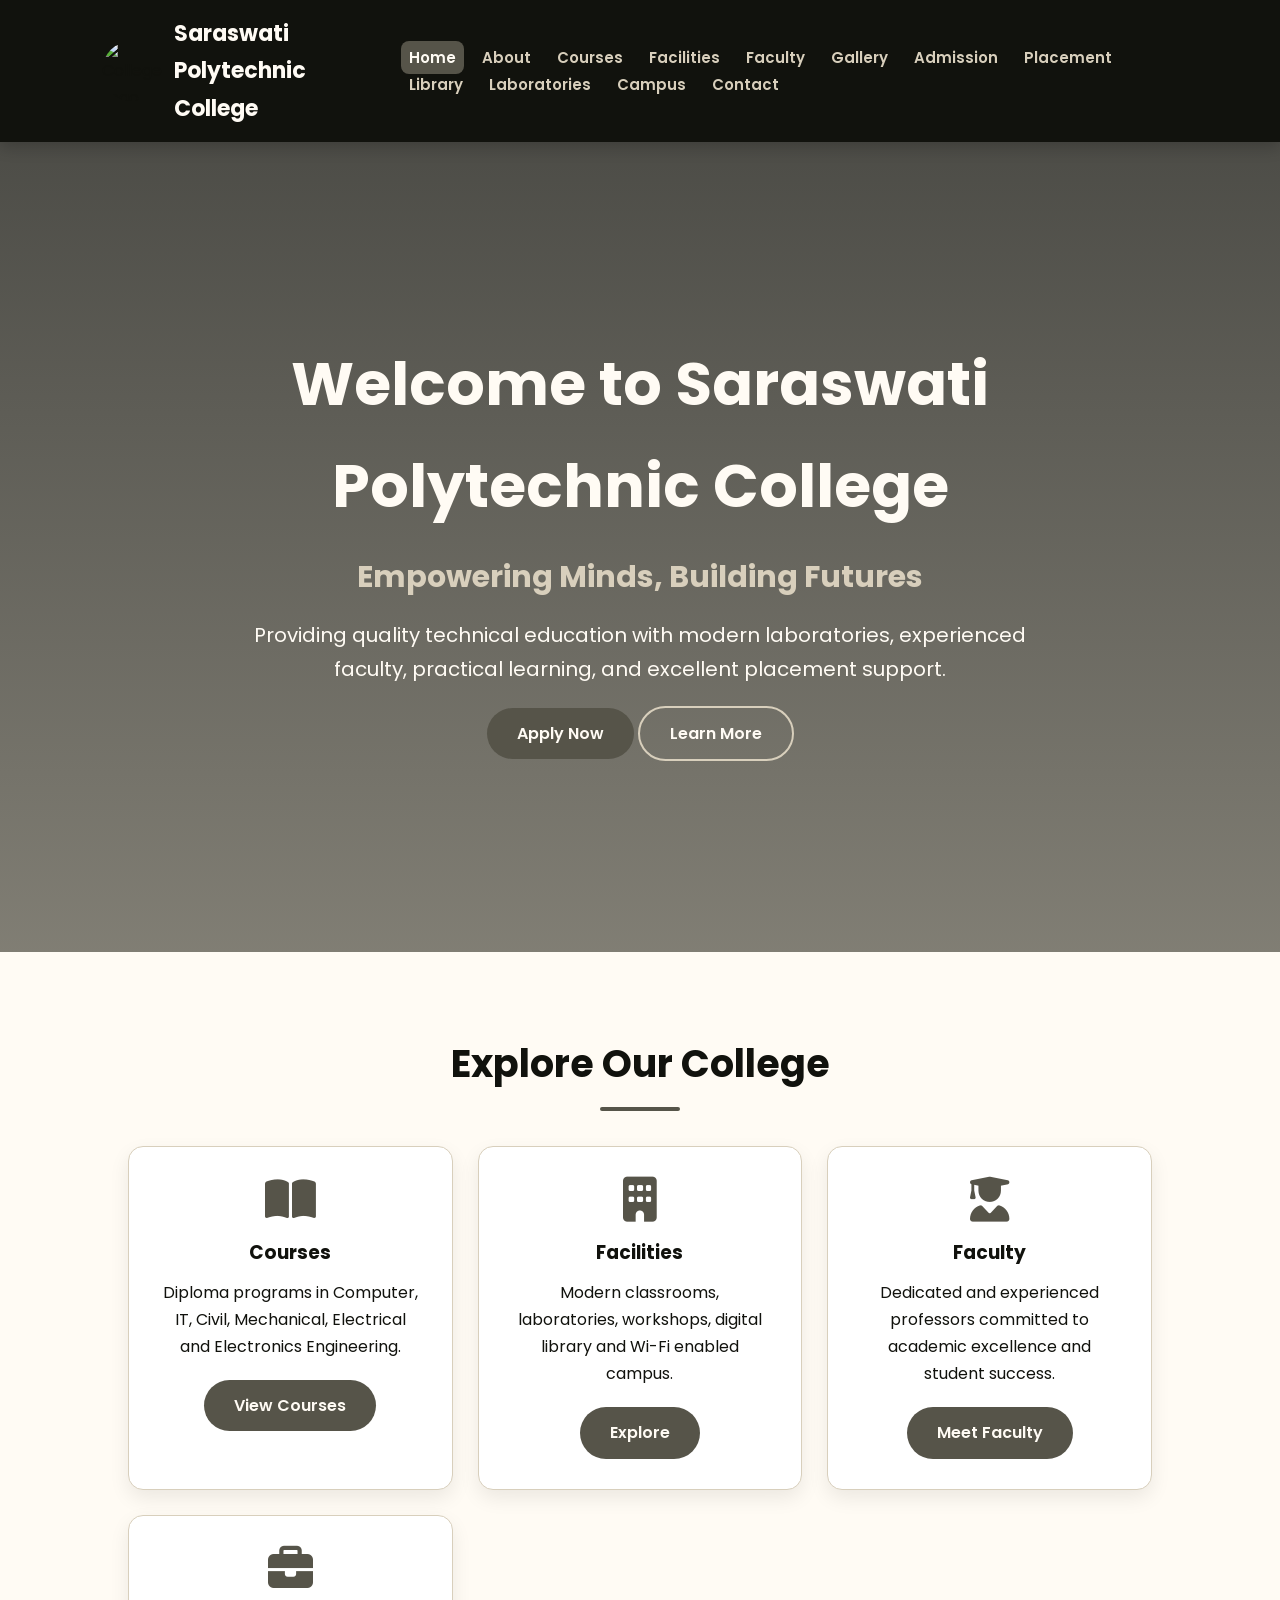
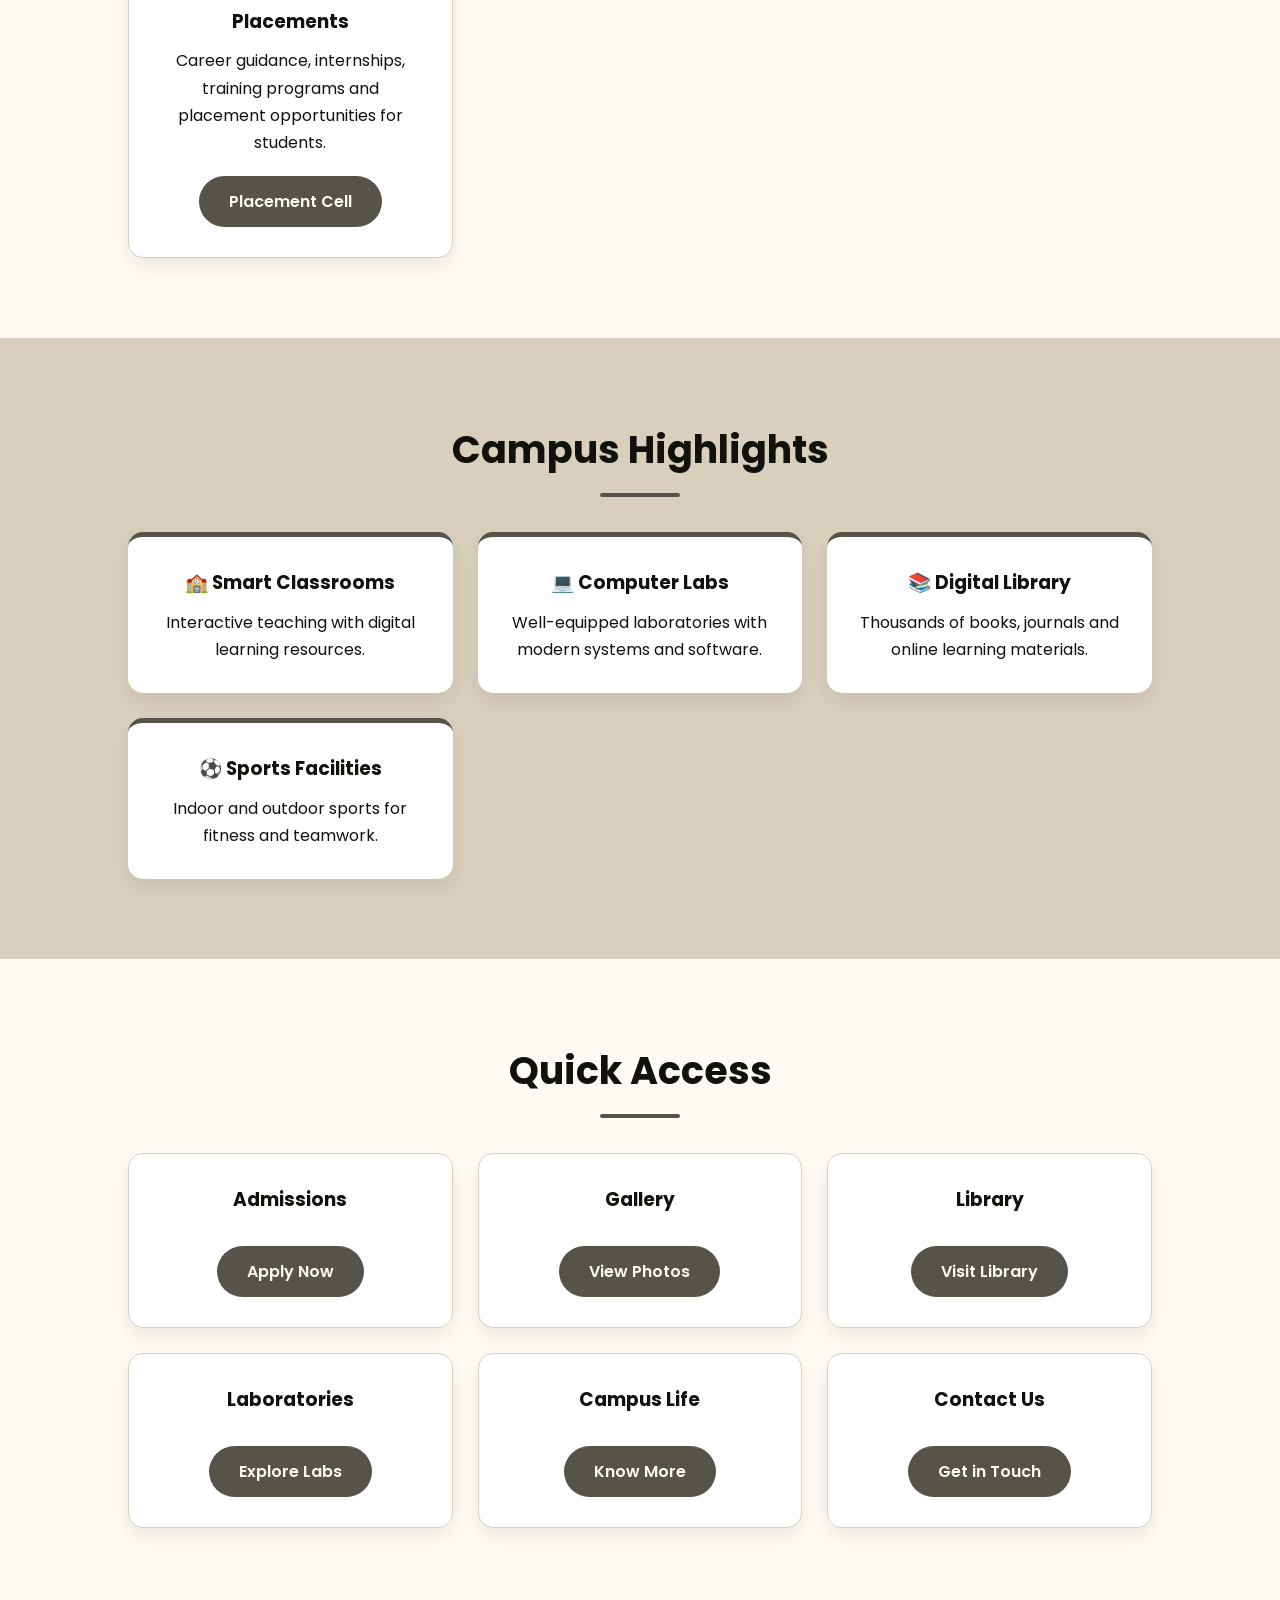
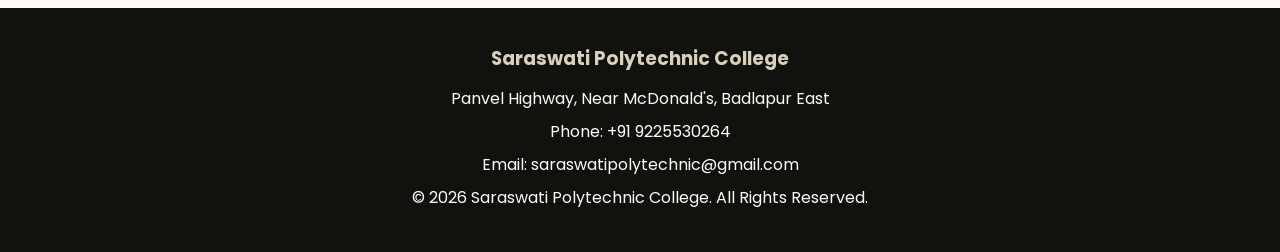
==== index.html @ 3dccc99b "added index.html, about.html, style.css" ====
<!DOCTYPE html>
<html lang="en">
<head>
    <meta charset="UTF-8">
    <meta name="viewport" content="width=device-width, initial-scale=1.0">
    <title>Saraswati Polytechnic College</title>

    <link rel="stylesheet" href="style.css">

    <link rel="stylesheet"
    href="https://cdnjs.cloudflare.com/ajax/libs/font-awesome/6.5.1/css/all.min.css">
</head>

<body>

<header>

<nav class="navbar">

<div class="logo-section">
    <img src="logo.png" alt="College Logo">
    <h2>Saraswati Polytechnic College</h2>
</div>

<ul class="nav-links">
    <li><a href="index.html" class="active">Home</a></li>
    <li><a href="about.html">About</a></li>
    <li><a href="courses.html">Courses</a></li>
    <li><a href="facilities.html">Facilities</a></li>
    <li><a href="faculty.html">Faculty</a></li>
    <li><a href="gallery.html">Gallery</a></li>
    <li><a href="admission.html">Admission</a></li>
    <li><a href="placement.html">Placement</a></li>
    <li><a href="library.html">Library</a></li>
    <li><a href="laboratories.html">Laboratories</a></li>
    <li><a href="campus-life.html">Campus </a></li>
    <li><a href="contact.html">Contact</a></li>
</ul>

</nav>

</header>

<section class="hero">

<div class="hero-content">

<h1>Welcome to Saraswati Polytechnic College</h1>

<h3>Empowering Minds, Building Futures</h3>

<p>
Providing quality technical education with modern laboratories,
experienced faculty, practical learning, and excellent placement support.
</p>

<a href="admission.html" class="btn">Apply Now</a>

<a href="about.html" class="btn btn-outline">Learn More</a>

</div>

</section>

<section>

<h2>Explore Our College</h2>

<div class="course-container">

<div class="course-card">
<i class="fas fa-book-open"></i>
<h3>Courses</h3>
<p>
Diploma programs in Computer, IT, Civil, Mechanical,
Electrical and Electronics Engineering.
</p>
<a href="courses.html" class="btn">View Courses</a>
</div>

<div class="course-card">
<i class="fas fa-building"></i>
<h3>Facilities</h3>
<p>
Modern classrooms, laboratories, workshops,
digital library and Wi-Fi enabled campus.
</p>
<a href="facilities.html" class="btn">Explore</a>
</div>

<div class="course-card">
<i class="fas fa-user-graduate"></i>
<h3>Faculty</h3>
<p>
Dedicated and experienced professors committed
to academic excellence and student success.
</p>
<a href="faculty.html" class="btn">Meet Faculty</a>
</div>

<div class="course-card">
<i class="fas fa-briefcase"></i>
<h3>Placements</h3>
<p>
Career guidance, internships, training programs
and placement opportunities for students.
</p>
<a href="placement.html" class="btn">Placement Cell</a>
</div>

</div>

</section>

<section class="facilities">

<h2>Campus Highlights</h2>

<div class="facility-grid">

<div class="facility-card">
<h3>🏫 Smart Classrooms</h3>
<p>Interactive teaching with digital learning resources.</p>
</div>

<div class="facility-card">
<h3>💻 Computer Labs</h3>
<p>Well-equipped laboratories with modern systems and software.</p>
</div>

<div class="facility-card">
<h3>📚 Digital Library</h3>
<p>Thousands of books, journals and online learning materials.</p>
</div>

<div class="facility-card">
<h3>⚽ Sports Facilities</h3>
<p>Indoor and outdoor sports for fitness and teamwork.</p>
</div>

</div>

</section>

<section>

<h2>Quick Access</h2>

<div class="course-container">

<div class="course-card">
<h3>Admissions</h3>
<a href="admission.html" class="btn">Apply Now</a>
</div>

<div class="course-card">
<h3>Gallery</h3>
<a href="gallery.html" class="btn">View Photos</a>
</div>

<div class="course-card">
<h3>Library</h3>
<a href="library.html" class="btn">Visit Library</a>
</div>

<div class="course-card">
<h3>Laboratories</h3>
<a href="laboratories.html" class="btn">Explore Labs</a>
</div>

<div class="course-card">
<h3>Campus Life</h3>
<a href="campus.html" class="btn">Know More</a>
</div>

<div class="course-card">
<h3>Contact Us</h3>
<a href="contact.html" class="btn">Get in Touch</a>
</div>

</div>

</section>

<footer>

<h3>Saraswati Polytechnic College</h3>

<p>Panvel Highway, Near McDonald's, Badlapur East</p>

<p>Phone: +91 9225530264</p>

<p>Email: saraswatipolytechnic@gmail.com</p>

<p>© 2026 Saraswati Polytechnic College. All Rights Reserved.</p>

</footer>

</body>
</html>
---- style.css ----
@import url('https://fonts.googleapis.com/css2?family=Poppins:wght@300;400;500;600;700;800&display=swap');

:root{
    --primary:#11120D;
    --secondary:#565449;
    --accent:#D8CFBC;
    --light:#FFFBF4;
    --white:#FFFFFF;
    --text:#11120D;
}

*{
    margin:0;
    padding:0;
    box-sizing:border-box;
    font-family:'Poppins',sans-serif;
}

html{
    scroll-behavior:smooth;
}

body{
    background:var(--light);
    color:var(--text);
    line-height:1.7;
}

/* ================= NAVBAR ================= */

.navbar{
    display:flex;
    justify-content:space-between;
    align-items:center;
    padding:15px 8%;
    background:var(--primary);
    position:sticky;
    top:0;
    z-index:1000;
    box-shadow:0 5px 15px rgba(0,0,0,.2);
}

.logo-section{
    display:flex;
    align-items:center;
    gap:12px;
}

.logo-section img{
    width:60px;
    height:60px;
    border-radius:50%;
}

.logo-section h2{
    color:var(--light);
    font-size:22px;
}

.nav-links{
    display:flex;
    list-style:none;
    flex-wrap:wrap;
}

.nav-links li{
    margin-left:18px;
}

.nav-links a{
    text-decoration:none;
    color:var(--accent);
    font-weight:600;
    padding:8px 12px;
    border-radius:8px;
    transition:.3s;
}

.nav-links a:hover,
.nav-links .active{
    background:var(--secondary);
    color:var(--light);
}

/* ================= HERO ================= */

.hero{
    min-height:90vh;
    background:
    linear-gradient(rgba(17,18,13,.75),
    rgba(86,84,73,.75)),
    url("images/college-building.jpg");
    background-size:cover;
    background-position:center;
    display:flex;
    justify-content:center;
    align-items:center;
    text-align:center;
}

.hero-content{
    max-width:850px;
    color:var(--light);
    padding:20px;
}

.hero-content h1{
    font-size:60px;
    margin-bottom:15px;
}

.hero-content h3{
    font-size:30px;
    color:var(--accent);
    margin-bottom:15px;
}

.hero-content p{
    font-size:20px;
}

/* ================= BUTTONS ================= */

.btn{
    display:inline-block;
    padding:12px 30px;
    margin-top:20px;
    background:var(--secondary);
    color:var(--light);
    text-decoration:none;
    border-radius:30px;
    transition:.3s;
    font-weight:600;
}

.btn:hover{
    background:var(--accent);
    color:var(--primary);
    transform:translateY(-4px);
}

.btn-outline{
    background:transparent;
    border:2px solid var(--accent);
}

.btn-outline:hover{
    background:var(--accent);
    color:var(--primary);
}

/* ================= SECTIONS ================= */

section{
    padding:80px 10%;
}

section h2{
    text-align:center;
    color:var(--primary);
    font-size:38px;
    margin-bottom:35px;
    position:relative;
}

section h2::after{
    content:"";
    width:80px;
    height:4px;
    background:var(--secondary);
    display:block;
    margin:10px auto;
    border-radius:20px;
}

.container{
    max-width:1100px;
    margin:auto;
}

/* ================= WELCOME ================= */

.welcome{
    background:var(--white);
}

.welcome p{
    font-size:17px;
    text-align:justify;
    margin-bottom:15px;
}

/* ================= STATS ================= */

.stats{
    display:grid;
    grid-template-columns:repeat(auto-fit,minmax(220px,1fr));
    gap:25px;
}

.stat-box{
    background:var(--accent);
    padding:35px;
    border-radius:15px;
    text-align:center;
    transition:.3s;
    box-shadow:0 8px 20px rgba(0,0,0,.08);
}

.stat-box:hover{
    transform:translateY(-8px);
}

.stat-box h2{
    color:var(--primary);
}

.stat-box p{
    color:var(--secondary);
}

/* ================= COURSE CARDS ================= */

.course-container{
    display:grid;
    grid-template-columns:repeat(auto-fit,minmax(260px,1fr));
    gap:25px;
}

.course-card{
    background:var(--white);
    padding:30px;
    border-radius:15px;
    text-align:center;
    border:1px solid var(--accent);
    box-shadow:0 8px 20px rgba(0,0,0,.08);
    transition:.3s;
}

.course-card:hover{
    transform:translateY(-10px);
    box-shadow:0 15px 30px rgba(0,0,0,.15);
}

.course-card i{
    font-size:45px;
    color:var(--secondary);
    margin-bottom:15px;
}

.course-card h3{
    color:var(--primary);
    margin-bottom:10px;
}
/* ================= FACILITIES ================= */

.facilities{
    background:var(--accent);
}

.facility-grid{
    display:grid;
    grid-template-columns:repeat(auto-fit,minmax(260px,1fr));
    gap:25px;
}

.facility-card{
    background:var(--white);
    padding:30px;
    border-radius:15px;
    text-align:center;
    border-top:5px solid var(--secondary);
    box-shadow:0 8px 20px rgba(0,0,0,0.08);
    transition:0.3s ease;
}

.facility-card:hover{
    transform:translateY(-10px);
    box-shadow:0 15px 30px rgba(0,0,0,0.15);
}

.facility-card i{
    font-size:42px;
    color:var(--secondary);
    margin-bottom:15px;
}

.facility-card h3{
    color:var(--primary);
    margin-bottom:10px;
}

/* ================= PRINCIPAL ================= */

.principal{
    background:var(--white);
}

.principal-content{
    max-width:900px;
    margin:auto;
    text-align:center;
}

.principal-text h3{
    color:var(--secondary);
    margin-bottom:15px;
}

.principal-text p{
    margin-bottom:15px;
}

/* ================= GALLERY ================= */

.gallery-preview{
    background:var(--light);
}

.gallery-grid{
    display:grid;
    grid-template-columns:repeat(auto-fit,minmax(280px,1fr));
    gap:20px;
}

.gallery-grid img{
    width:100%;
    height:240px;
    object-fit:cover;
    border-radius:12px;
    box-shadow:0 6px 15px rgba(0,0,0,0.1);
    transition:0.4s;
}

.gallery-grid img:hover{
    transform:scale(1.05);
    box-shadow:0 12px 25px rgba(0,0,0,0.2);
}

/* ================= FORMS ================= */

.admission-form,
.contact-form{
    max-width:700px;
    margin:30px auto;
    display:flex;
    flex-direction:column;
    gap:15px;
}

.admission-form input,
.admission-form select,
.admission-form textarea,
.contact-form input,
.contact-form textarea{
    width:100%;
    padding:14px;
    border:1px solid var(--accent);
    border-radius:10px;
    font-size:16px;
    background:var(--white);
}

.admission-form input:focus,
.admission-form select:focus,
.admission-form textarea:focus,
.contact-form input:focus,
.contact-form textarea:focus{
    outline:none;
    border-color:var(--secondary);
    box-shadow:0 0 8px rgba(86,84,73,0.25);
}

/* ================= TABLE ================= */

table{
    width:100%;
    border-collapse:collapse;
    margin-top:30px;
    background:var(--white);
    box-shadow:0 5px 15px rgba(0,0,0,0.08);
}

table th{
    background:var(--primary);
    color:var(--light);
    padding:14px;
}

table td{
    padding:12px;
    border:1px solid #ddd;
    text-align:center;
}

table tr:nth-child(even){
    background:#f7f4ed;
}

table tr:hover{
    background:var(--accent);
}

/* ================= CONTACT ================= */

.contact-preview{
    background:var(--primary);
    color:var(--light);
    text-align:center;
}

.contact-preview h2{
    color:var(--light);
}

.contact-box{
    max-width:800px;
    margin:auto;
}

.contact-box p{
    margin:12px 0;
    font-size:18px;
}

.contact-box i{
    color:var(--accent);
    margin-right:8px;
}

.contact-details{
    background:var(--white);
    padding:25px;
    border-radius:12px;
    box-shadow:0 6px 15px rgba(0,0,0,0.08);
}

/* ================= MAP ================= */

.map-section{
    background:var(--white);
    padding:70px 10%;
}

.map-section iframe{
    width:100%;
    height:400px;
    border:none;
    border-radius:12px;
}

/* ================= FOOTER ================= */

footer{
    background:var(--primary);
    color:var(--light);
    text-align:center;
    padding:35px 20px;
}

footer h3{
    color:var(--accent);
    margin-bottom:10px;
}

footer p{
    margin:6px 0;
}

/* ================= ANIMATIONS ================= */

section{
    animation:fadeIn .8s ease-in-out;
}

@keyframes fadeIn{
    from{
        opacity:0;
        transform:translateY(25px);
    }
    to{
        opacity:1;
        transform:translateY(0);
    }
}

/* ================= RESPONSIVE ================= */

@media(max-width:900px){

    .navbar{
        flex-direction:column;
        padding:15px;
    }

    .nav-links{
        flex-wrap:wrap;
        justify-content:center;
        margin-top:15px;
    }

    .nav-links li{
        margin:8px;
    }

    .hero-content h1{
        font-size:38px;
    }

    .hero-content h3{
        font-size:24px;
    }

    .hero-content p{
        font-size:16px;
    }

    section{
        padding:60px 5%;
    }

    section h2{
        font-size:30px;
    }

    .gallery-grid img{
        height:200px;
    }

    table{
        display:block;
        overflow-x:auto;
    }
}
.nav-links li{
    margin-left: 10px;
}

.nav-links a{
    font-size: 15px;
    padding: 6px 8px;
}
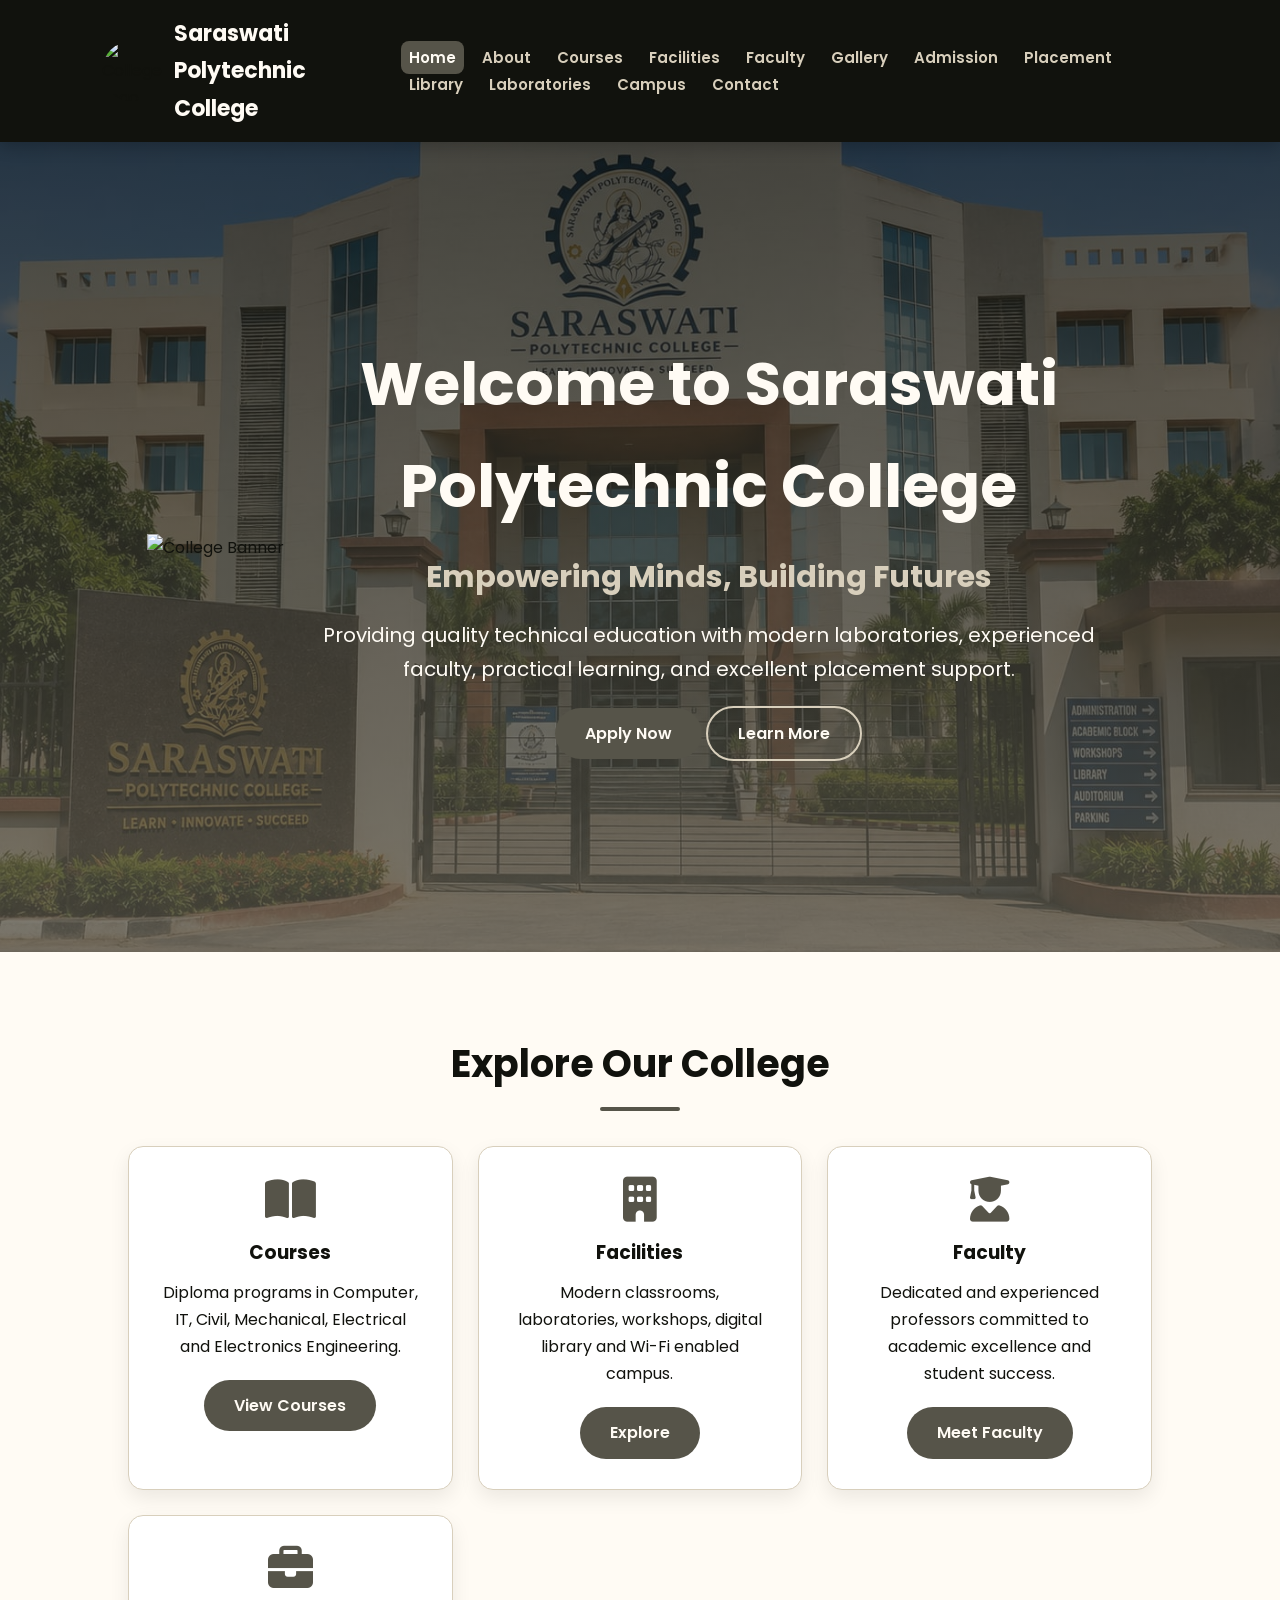
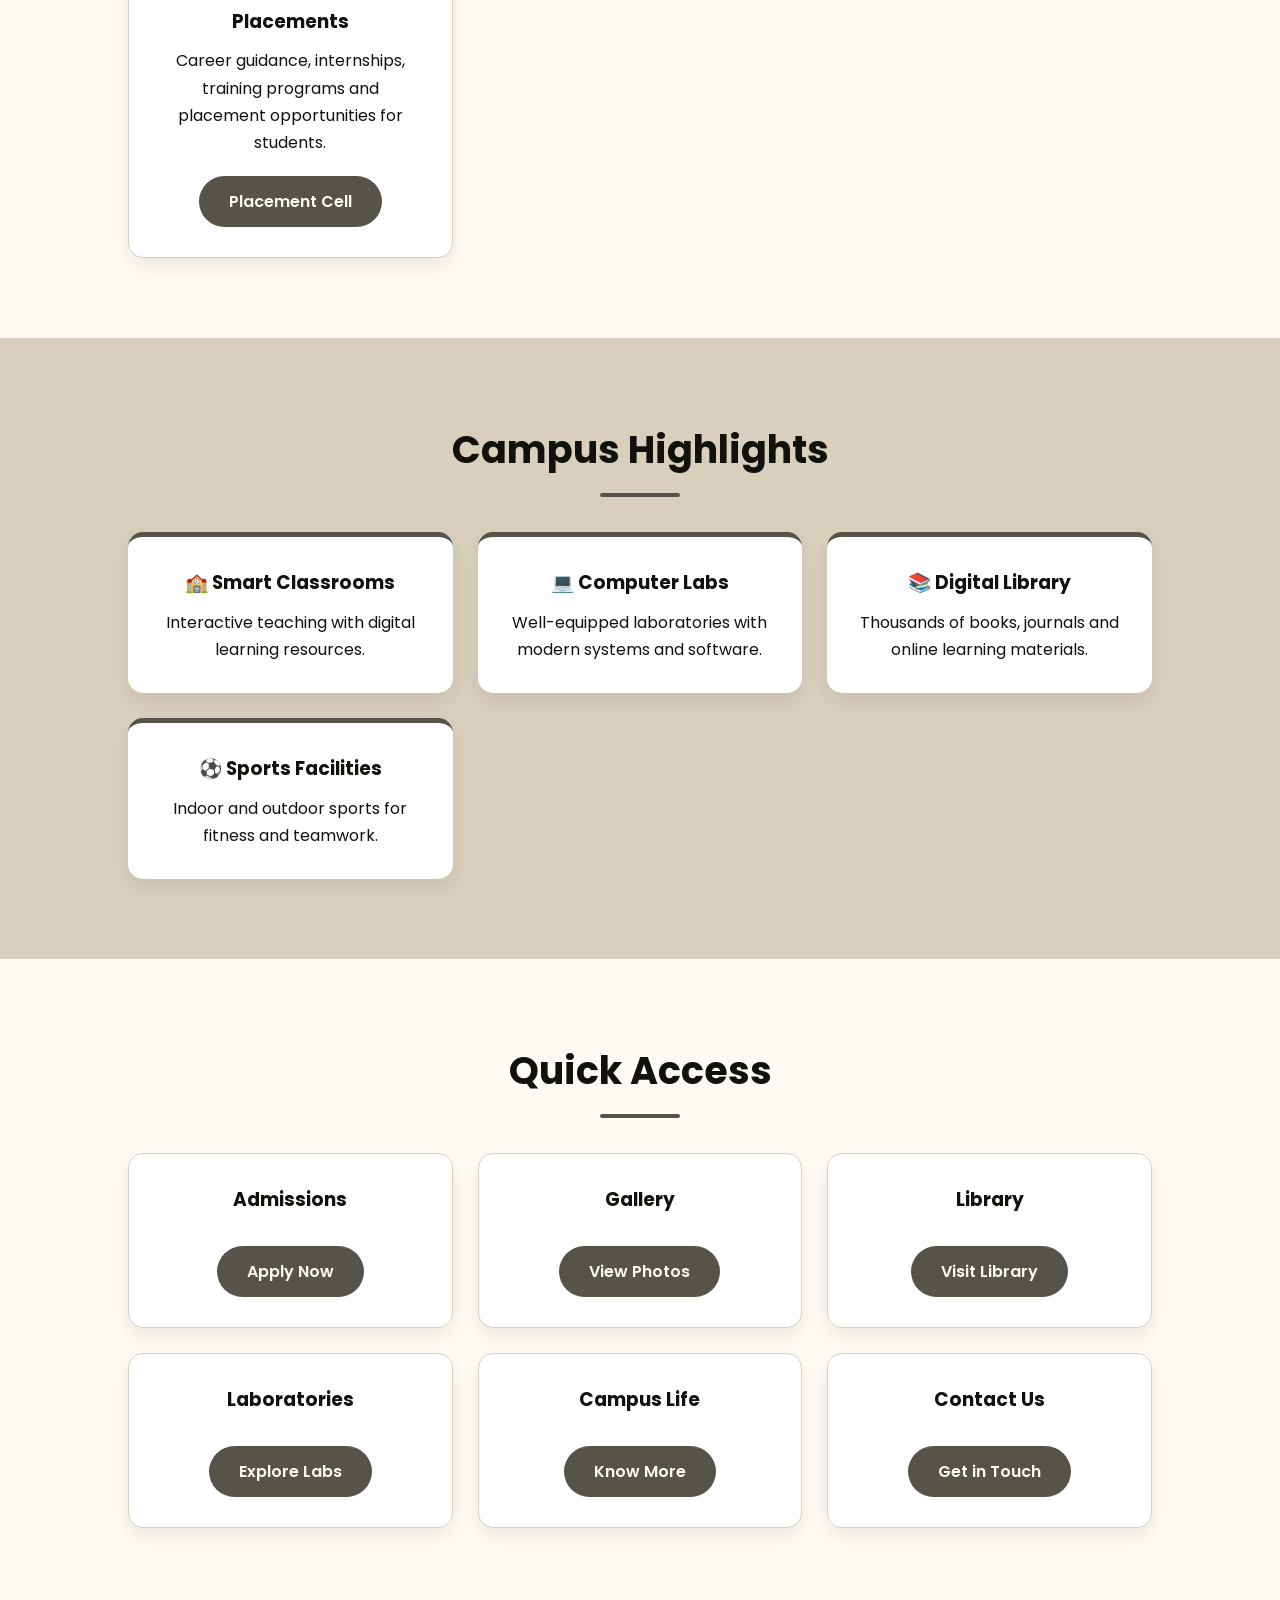
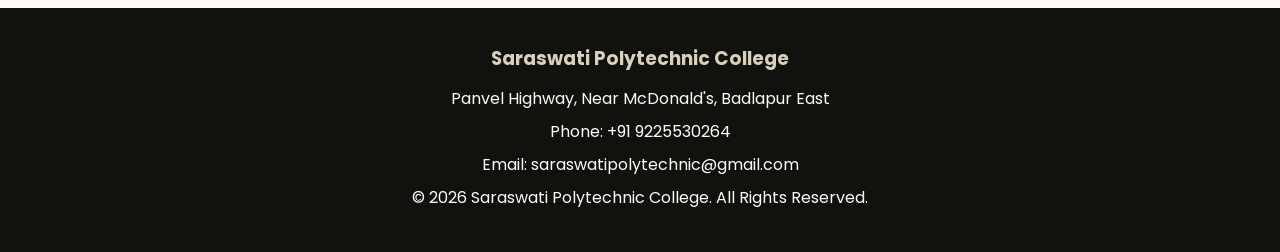
==== commit 45f1e09c: "update index.html, and facilities.html and added hero banner" ====
--- a/index.html
+++ b/index.html
@@ -43,22 +43,19 @@
 
 <section class="hero">
 
-<div class="hero-content">
+<img src="hero-banner.png" alt="College Banner" class="hero-banner">
 
-<h1>Welcome to Saraswati Polytechnic College</h1>
+ <div class="hero-content">
+        <h1>Welcome to Saraswati Polytechnic College</h1>
+        <h3>Empowering Minds, Building Futures</h3>
 
-<h3>Empowering Minds, Building Futures</h3>
-
-<p>
-Providing quality technical education with modern laboratories,
-experienced faculty, practical learning, and excellent placement support.
-</p>
-
-<a href="admission.html" class="btn">Apply Now</a>
-
-<a href="about.html" class="btn btn-outline">Learn More</a>
-
-</div>
+   <p>
+            Providing quality technical education with modern laboratories,
+            experienced faculty, practical learning, and excellent placement support.
+   </p>
+       <a href="admission.html" class="btn">Apply Now</a>
+        <a href="about.html" class="btn btn-outline">Learn More</a>
+    </div>
 
 </section>
 
--- a/style.css
+++ b/style.css
@@ -26,7 +26,6 @@
     line-height:1.7;
 }
 
-/* ================= NAVBAR ================= */
 
 .navbar{
     display:flex;
@@ -82,7 +81,7 @@
     color:var(--light);
 }
 
-/* ================= HERO ================= */
+/* hero section */
 
 .hero{
     min-height:90vh;
@@ -119,7 +118,7 @@
     font-size:20px;
 }
 
-/* ================= BUTTONS ================= */
+
 
 .btn{
     display:inline-block;
@@ -149,7 +148,7 @@
     color:var(--primary);
 }
 
-/* ================= SECTIONS ================= */
+
 
 section{
     padding:80px 10%;
@@ -178,7 +177,7 @@
     margin:auto;
 }
 
-/* ================= WELCOME ================= */
+
 
 .welcome{
     background:var(--white);
@@ -190,7 +189,7 @@
     margin-bottom:15px;
 }
 
-/* ================= STATS ================= */
+
 
 .stats{
     display:grid;
@@ -219,7 +218,7 @@
     color:var(--secondary);
 }
 
-/* ================= COURSE CARDS ================= */
+
 
 .course-container{
     display:grid;
@@ -252,7 +251,7 @@
     color:var(--primary);
     margin-bottom:10px;
 }
-/* ================= FACILITIES ================= */
+
 
 .facilities{
     background:var(--accent);
@@ -290,7 +289,7 @@
     margin-bottom:10px;
 }
 
-/* ================= PRINCIPAL ================= */
+
 
 .principal{
     background:var(--white);
@@ -311,7 +310,6 @@
     margin-bottom:15px;
 }
 
-/* ================= GALLERY ================= */
 
 .gallery-preview{
     background:var(--light);
@@ -337,7 +335,6 @@
     box-shadow:0 12px 25px rgba(0,0,0,0.2);
 }
 
-/* ================= FORMS ================= */
 
 .admission-form,
 .contact-form{
@@ -371,8 +368,6 @@
     box-shadow:0 0 8px rgba(86,84,73,0.25);
 }
 
-/* ================= TABLE ================= */
-
 table{
     width:100%;
     border-collapse:collapse;
@@ -401,7 +396,6 @@
     background:var(--accent);
 }
 
-/* ================= CONTACT ================= */
 
 .contact-preview{
     background:var(--primary);
@@ -435,7 +429,6 @@
     box-shadow:0 6px 15px rgba(0,0,0,0.08);
 }
 
-/* ================= MAP ================= */
 
 .map-section{
     background:var(--white);
@@ -449,7 +442,6 @@
     border-radius:12px;
 }
 
-/* ================= FOOTER ================= */
 
 footer{
     background:var(--primary);
@@ -467,7 +459,6 @@
     margin:6px 0;
 }
 
-/* ================= ANIMATIONS ================= */
 
 section{
     animation:fadeIn .8s ease-in-out;
@@ -484,7 +475,7 @@
     }
 }
 
-/* ================= RESPONSIVE ================= */
+/* RESPONSIVE  */
 
 @media(max-width:900px){
 
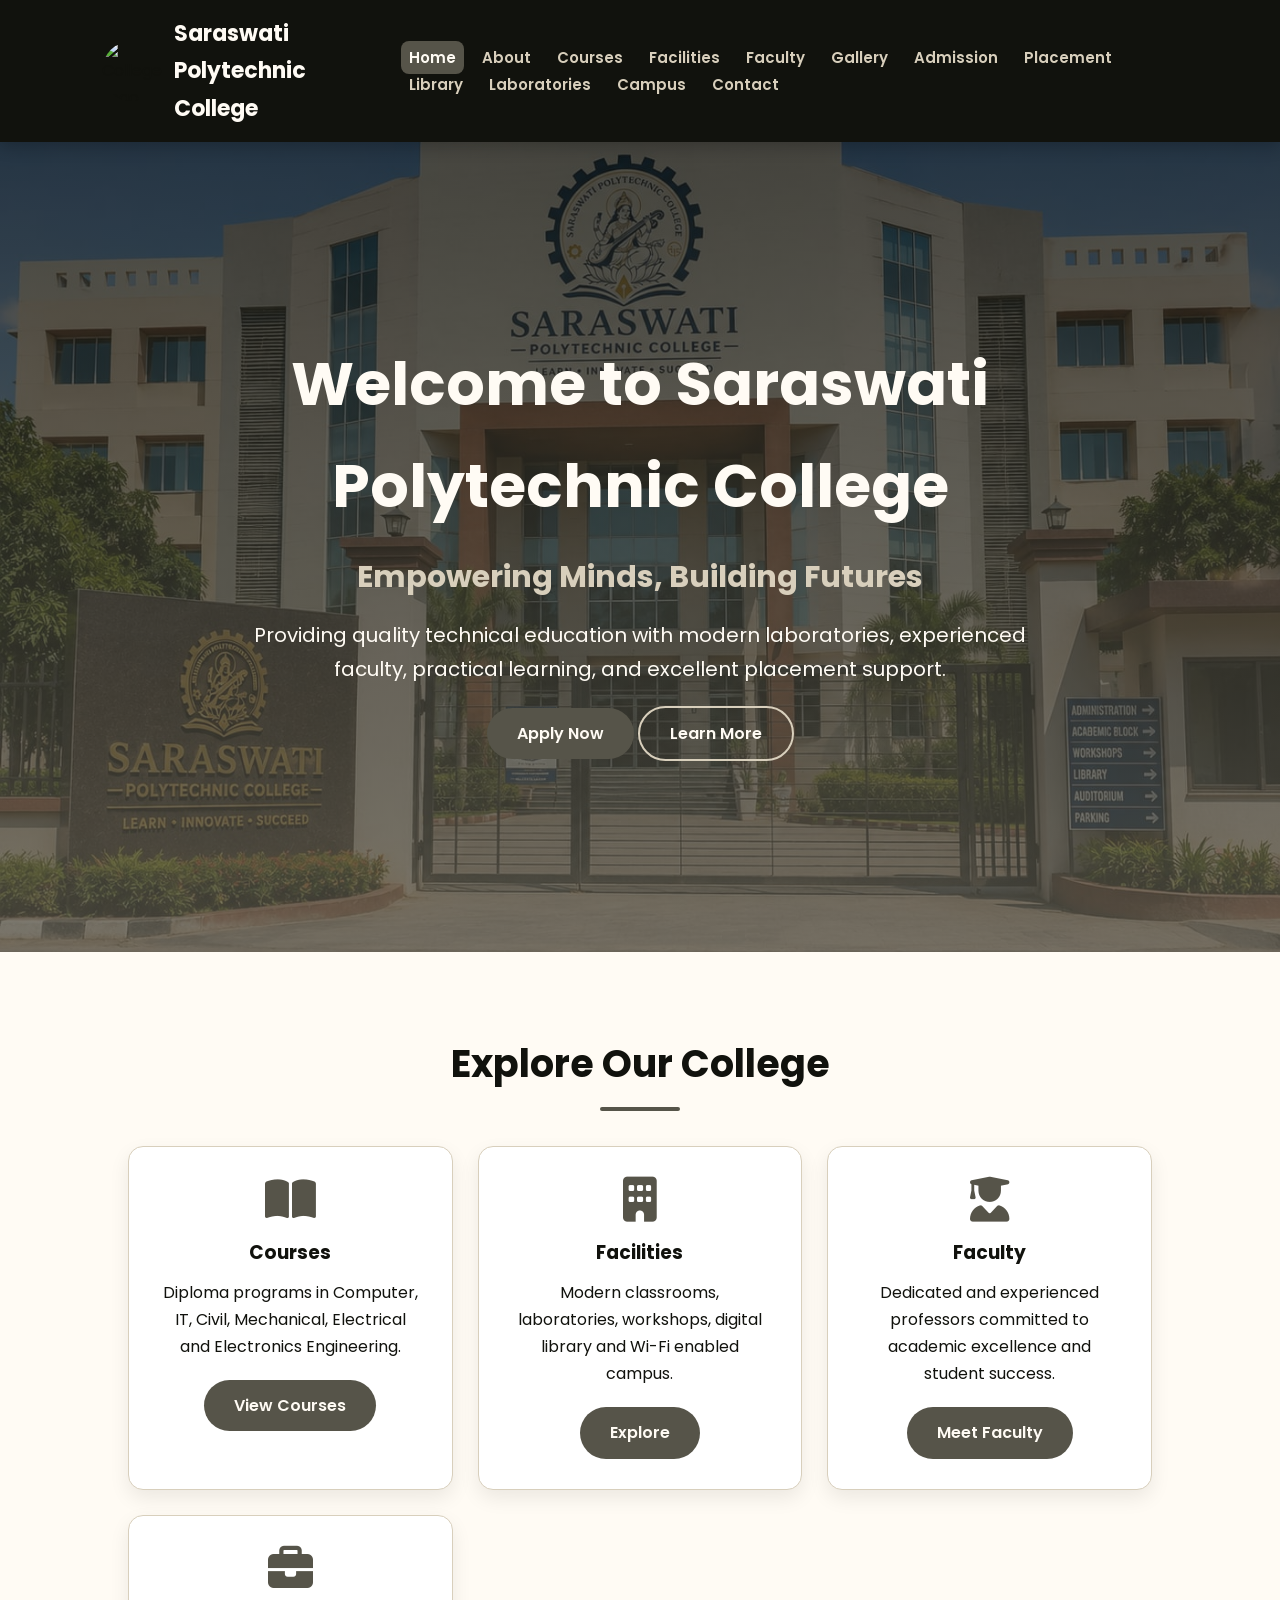
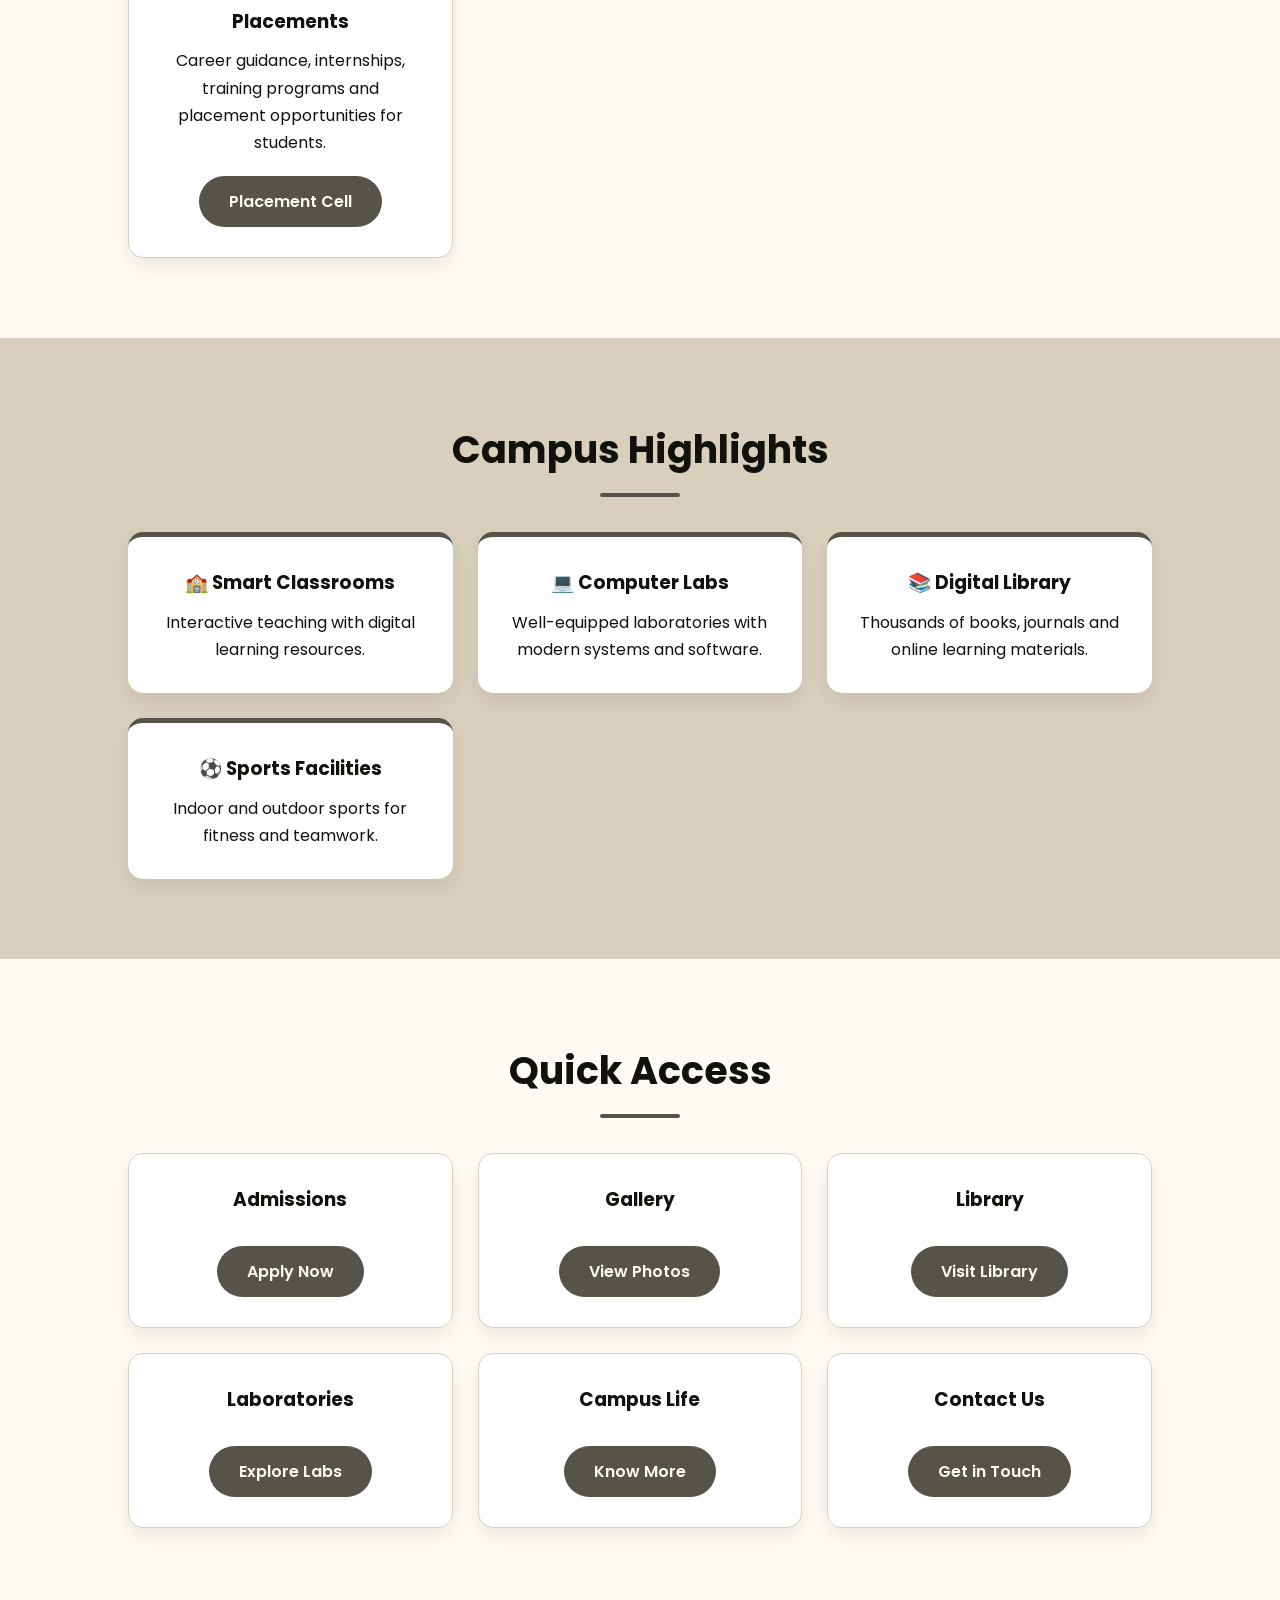
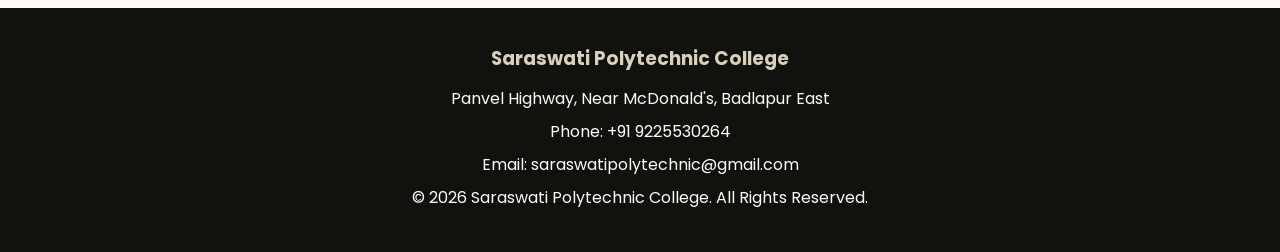
==== commit 47f6b480: "update index.html" ====
--- a/index.html
+++ b/index.html
@@ -42,21 +42,17 @@
 </header>
 
 <section class="hero">
-
-<img src="hero-banner.png" alt="College Banner" class="hero-banner">
-
- <div class="hero-content">
+    <div class="hero-content">
         <h1>Welcome to Saraswati Polytechnic College</h1>
         <h3>Empowering Minds, Building Futures</h3>
-
-   <p>
+        <p>
             Providing quality technical education with modern laboratories,
             experienced faculty, practical learning, and excellent placement support.
-   </p>
-       <a href="admission.html" class="btn">Apply Now</a>
+        </p>
+
+        <a href="admission.html" class="btn">Apply Now</a>
         <a href="about.html" class="btn btn-outline">Learn More</a>
     </div>
-
 </section>
 
 <section>
--- a/style.css
+++ b/style.css
@@ -530,4 +530,30 @@
 .nav-links a{
     font-size: 15px;
     padding: 6px 8px;
+}
+.hero {
+    position: relative;
+    overflow: hidden;
+    min-height: 90vh;
+    display: flex;
+    justify-content: center;
+    align-items: center;
+    text-align: center;
+}
+
+.hero-banner {
+    position: absolute;
+    inset: 0;
+    width: 100%;
+    height: 100%;
+    object-fit: cover;
+    z-index: -2;
+}
+
+.hero::before {
+    content: "";
+    position: absolute;
+    inset: 0;
+    background: rgba(17, 18, 13, 0.6); /* dark overlay */
+    z-index: -1;
 }
